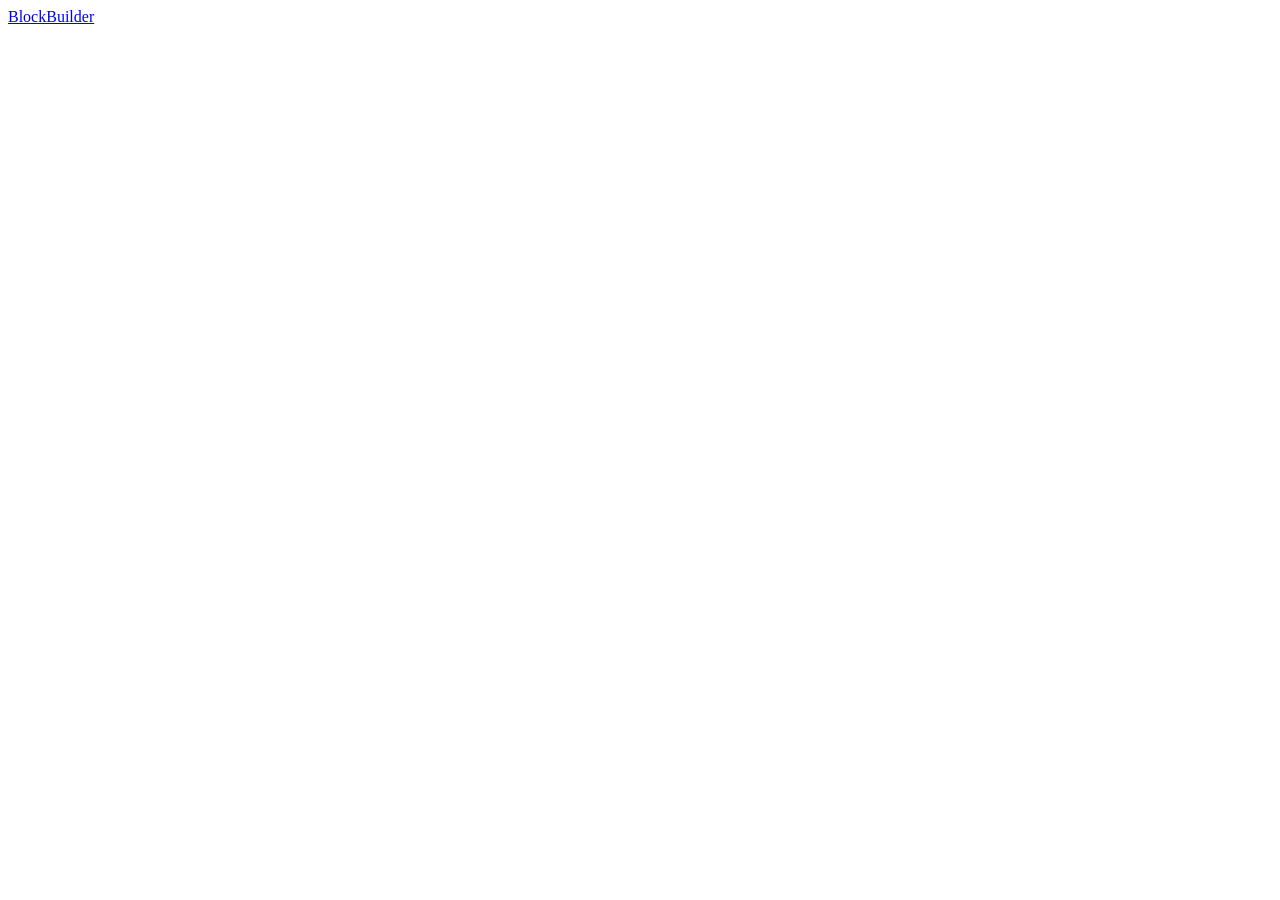
==== blockbuilder/index.html @ 5c7f760a "Add initial project files including app logic, README, icons, and service worker" ====
<!doctype html>
<html lang="en">
<head>
<meta charset="utf-8">
<meta name="viewport" content="width=device-width, initial-scale=1, viewport-fit=cover">
<title>BlockBuilder</title>
<meta name="description" content="Engine teardown and rebuild guide with photo documentation and an AI assistant.">
<meta name="theme-color" content="#f5c518">
<link rel="manifest" href="/manifest.webmanifest">
<link rel="icon" href="/icons/icon.svg" type="image/svg+xml">
<link rel="apple-touch-icon" href="/icons/icon-192.png">
<meta name="apple-mobile-web-app-capable" content="yes">
<link rel="stylesheet" href="/styles.css">
</head>
<body>
<header class="bar"><a href="#/" class="brand">BlockBuilder</a><button id="install" class="ghost" hidden>Install app</button></header>
<main id="app" aria-live="polite"></main>
<script src="/app.js"></script>
</body>
</html>
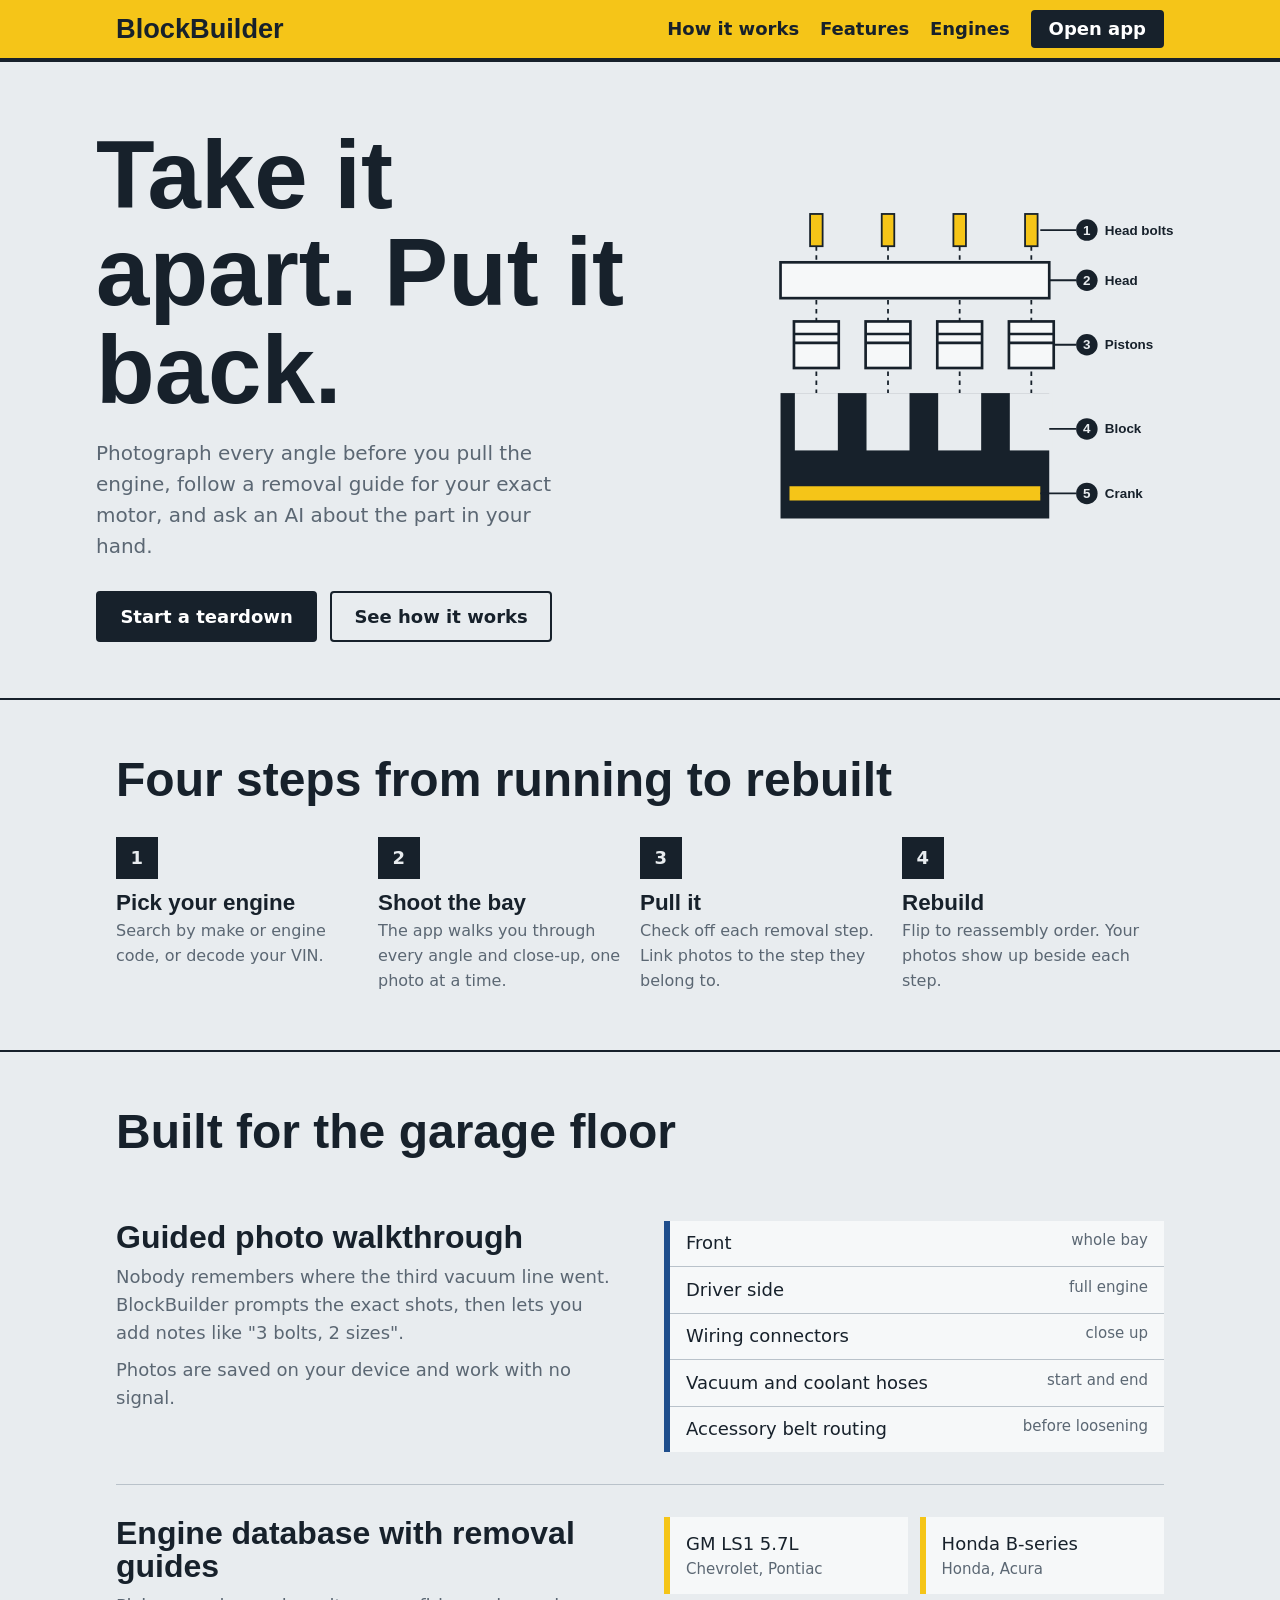
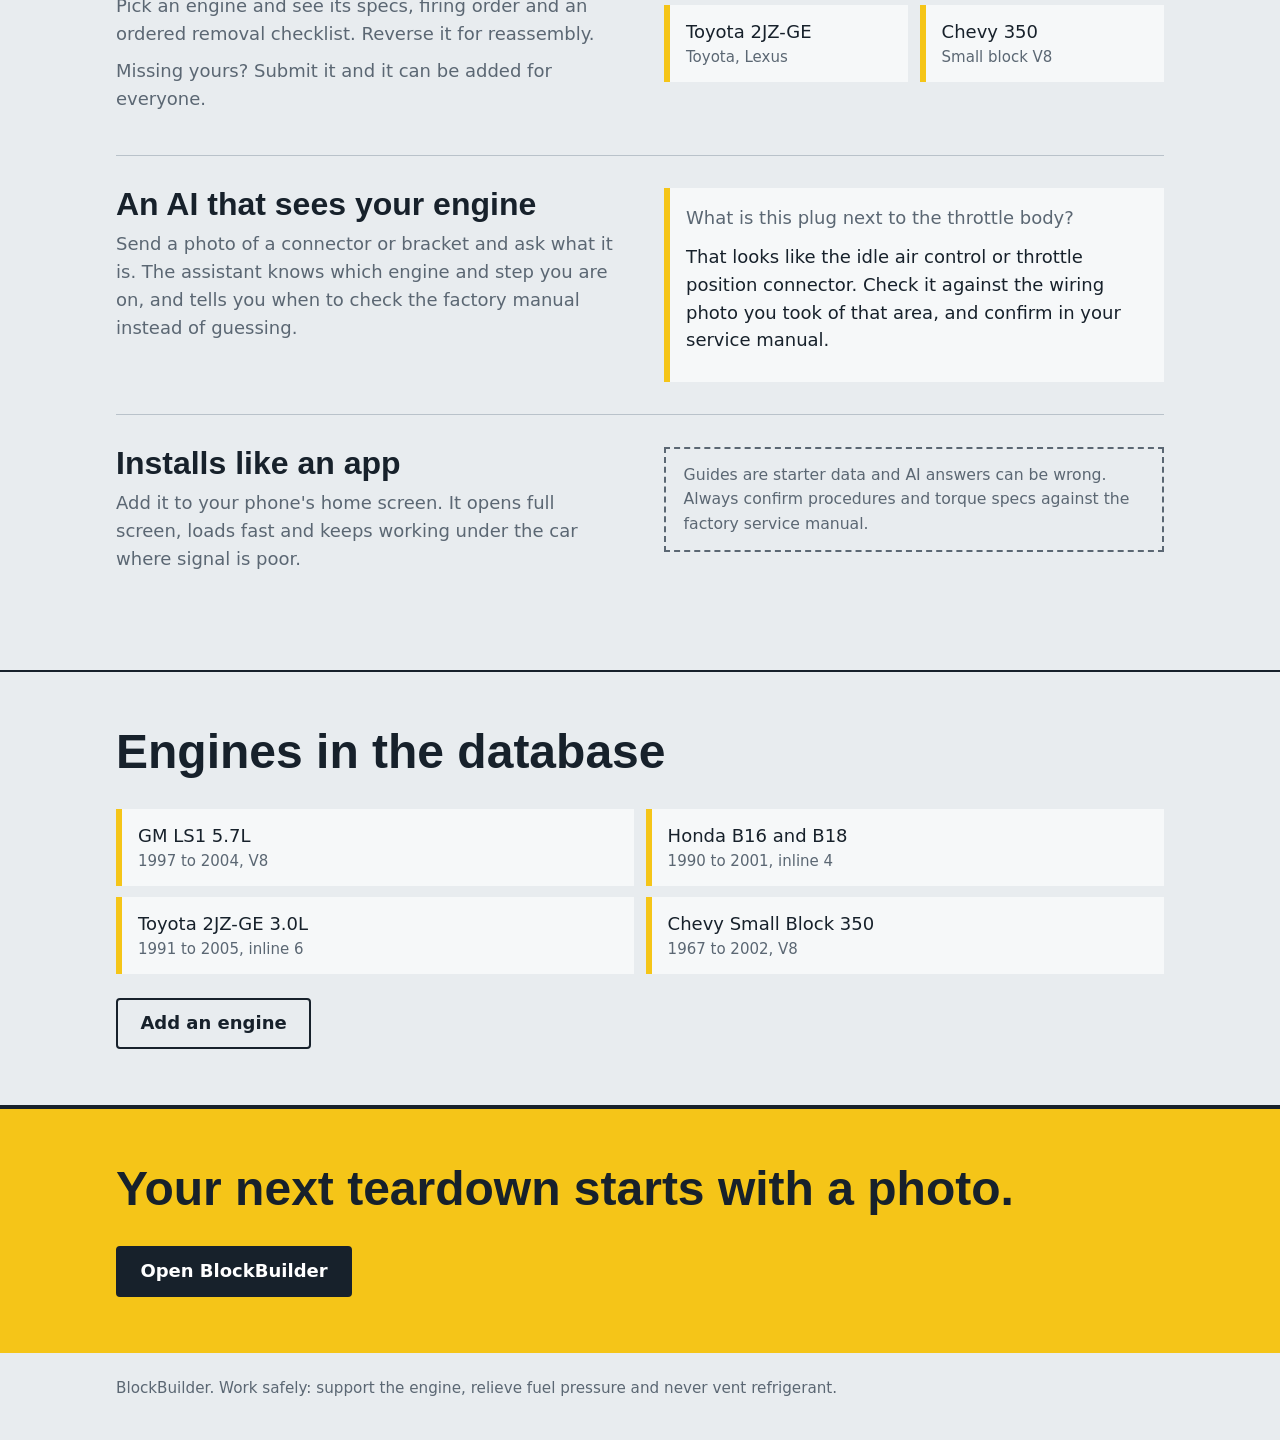
==== commit 37cc8a65: "Refactor app structure and enhance UI/UX with new features and styling" ====
--- a/blockbuilder/index.html
+++ b/blockbuilder/index.html
@@ -3,18 +3,111 @@
 <head>
 <meta charset="utf-8">
 <meta name="viewport" content="width=device-width, initial-scale=1, viewport-fit=cover">
-<title>BlockBuilder</title>
-<meta name="description" content="Engine teardown and rebuild guide with photo documentation and an AI assistant.">
+<title>BlockBuilder: engine teardown and rebuild guide</title>
+<meta name="description" content="Photograph every angle before you pull the engine, follow step-by-step removal guides, and ask an AI about the part in your hand.">
 <meta name="theme-color" content="#f5c518">
-<link rel="manifest" href="/manifest.webmanifest">
-<link rel="icon" href="/icons/icon.svg" type="image/svg+xml">
-<link rel="apple-touch-icon" href="/icons/icon-192.png">
-<meta name="apple-mobile-web-app-capable" content="yes">
-<link rel="stylesheet" href="/styles.css">
+<link rel="manifest" href="manifest.webmanifest">
+<link rel="icon" href="icons/icon.svg" type="image/svg+xml">
+<link rel="apple-touch-icon" href="icons/icon-192.png">
+<style>
+:root{--bg:#e8ecef;--ink:#17212b;--mute:#5b6773;--line:#b9c2ca;--panel:#f6f8f9;--accent:#f5c518;--blue:#1f4e8c}
+@media(prefers-color-scheme:dark){:root{--bg:#161c22;--ink:#e8edf1;--mute:#97a3ae;--line:#34404b;--panel:#1f2730;--blue:#7fb0f0}}
+*{box-sizing:border-box}html{scroll-behavior:smooth;padding-top:env(safe-area-inset-top,0)}
+body{margin:0;background:var(--bg);color:var(--ink);font:18px/1.55 system-ui,-apple-system,"Segoe UI",Roboto,sans-serif}
+h1,h2,h3,.logo{font-family:"Arial Narrow","Roboto Condensed","Helvetica Neue",Arial,sans-serif;font-stretch:condensed;font-weight:800;line-height:1.02;margin:0}
+a{color:inherit}
+.wrap{max-width:68rem;margin:0 auto;padding:0 1.25rem}
+nav{background:var(--accent);color:#17212b;border-bottom:4px solid #17212b;position:sticky;top:0;z-index:5}
+nav .wrap{display:flex;align-items:center;justify-content:space-between;gap:1rem;padding-top:.6rem;padding-bottom:.6rem}
+.logo{font-size:1.7rem;text-decoration:none}
+nav ul{display:flex;gap:1.3rem;list-style:none;margin:0;padding:0;align-items:center}
+nav a{text-decoration:none;font-weight:600}
+.btn{display:inline-flex;align-items:center;justify-content:center;min-height:3.1rem;padding:.6rem 1.4rem;font-weight:800;border:2px solid #17212b;background:var(--accent);color:#17212b;text-decoration:none;border-radius:4px}
+.btn.dark{background:#17212b;color:#fff}.btn.line{background:transparent;color:var(--ink);border-color:var(--ink)}
+nav .btn{min-height:2.4rem;padding:.2rem 1rem;background:#17212b;color:#fff}
+:focus-visible{outline:3px solid var(--blue);outline-offset:3px}
+.hero{display:grid;grid-template-columns:1.05fr .95fr;gap:2rem;align-items:center;padding:4rem 0 3.5rem}
+.hero h1{font-size:clamp(3rem,8.5vw,6rem)}
+.hero p{font-size:1.25rem;max-width:30rem;margin:1.2rem 0 1.8rem;color:var(--mute)}
+.cta{display:flex;gap:.8rem;flex-wrap:wrap}
+.hero svg{width:100%;height:auto;max-height:30rem}
+section{padding:3.5rem 0;border-top:2px solid var(--ink)}
+section>.wrap>h2{font-size:clamp(2rem,5vw,3rem);margin-bottom:2rem}
+.steps{display:grid;grid-template-columns:repeat(4,1fr);gap:0;list-style:none;margin:0;padding:0;counter-reset:s}
+.steps li{counter-increment:s;padding:0 1.2rem 0 0}
+.steps li::before{content:counter(s);display:grid;place-items:center;width:2.6rem;height:2.6rem;background:var(--ink);color:var(--bg);font-weight:800;margin-bottom:.8rem}
+.steps h3{font-size:1.4rem;margin-bottom:.3rem}.steps p{margin:0;color:var(--mute);font-size:1rem}
+.feat{display:grid;grid-template-columns:1fr 1fr;gap:3rem;align-items:start;padding:2rem 0;border-bottom:1px solid var(--line)}
+.feat:last-child{border-bottom:0}
+.feat h3{font-size:2rem;margin-bottom:.6rem}.feat p{margin:0 0 .6rem;color:var(--mute)}
+.shots{list-style:none;margin:0;padding:0;background:var(--panel);border-left:6px solid var(--blue)}
+.shots li{padding:.55rem 1rem;border-bottom:1px solid var(--line);display:flex;justify-content:space-between;gap:1rem}
+.shots li:last-child{border:0}.shots small{color:var(--mute)}
+.chat{background:var(--panel);border-left:6px solid var(--accent);padding:1rem}
+.chat p{margin:0 0 .7rem;color:var(--ink)}.chat .me{color:var(--mute)}
+.engines{display:grid;grid-template-columns:repeat(2,1fr);gap:.7rem;list-style:none;margin:0 0 1.5rem;padding:0}
+.engines li{background:var(--panel);border-left:6px solid var(--accent);padding:.8rem 1rem}
+.engines small{display:block;color:var(--mute)}
+.note{border:2px dashed var(--mute);padding:.9rem 1.1rem;max-width:40rem;font-size:.98rem}
+.band{background:var(--accent);color:#17212b;border-top:4px solid #17212b}
+.band h2{font-size:clamp(2.2rem,6vw,4rem);margin-bottom:1.2rem}
+footer{padding:1.5rem 0 2.5rem;color:var(--mute);font-size:.95rem}
+@media(max-width:52rem){.hero,.feat{grid-template-columns:1fr}.steps{grid-template-columns:1fr 1fr;gap:1.8rem 0}nav ul li:not(:last-child){display:none}.engines{grid-template-columns:1fr}}
+@media(max-width:30rem){.steps{grid-template-columns:1fr}}
+</style>
 </head>
 <body>
-<header class="bar"><a href="#/" class="brand">BlockBuilder</a><button id="install" class="ghost" hidden>Install app</button></header>
-<main id="app" aria-live="polite"></main>
-<script src="/app.js"></script>
+<nav><div class="wrap"><a class="logo" href="#top">BlockBuilder</a>
+<ul><li><a href="#how">How it works</a></li><li><a href="#features">Features</a></li><li><a href="#engines">Engines</a></li><li><a class="btn" href="app.html">Open app</a></li></ul></div></nav>
+
+<main id="top">
+<div class="wrap hero">
+<div>
+<h1>Take it apart. Put it back.</h1>
+<p>Photograph every angle before you pull the engine, follow a removal guide for your exact motor, and ask an AI about the part in your hand.</p>
+<div class="cta"><a class="btn dark" href="app.html">Start a teardown</a><a class="btn line" href="#how">See how it works</a></div>
+</div>
+<svg viewBox="0 0 560 400" role="img" aria-label="Exploded diagram of an engine: head bolts, cylinder head, pistons, block and crankshaft">
+<g stroke="var(--ink)" stroke-width="2" stroke-dasharray="5 5" fill="none"><path d="M150 46V330M230 46V330M310 46V330M390 46V330"/></g>
+<g fill="var(--accent)" stroke="var(--ink)" stroke-width="2"><rect x="143" y="10" width="14" height="36"/><rect x="223" y="10" width="14" height="36"/><rect x="303" y="10" width="14" height="36"/><rect x="383" y="10" width="14" height="36"/></g>
+<rect x="110" y="64" width="300" height="40" fill="var(--panel)" stroke="var(--ink)" stroke-width="3"/>
+<g fill="var(--panel)" stroke="var(--ink)" stroke-width="3"><rect x="125" y="130" width="50" height="52"/><rect x="205" y="130" width="50" height="52"/><rect x="285" y="130" width="50" height="52"/><rect x="365" y="130" width="50" height="52"/></g>
+<g stroke="var(--ink)" stroke-width="3"><path d="M125 144h50M205 144h50M285 144h50M365 144h50M125 154h50M205 154h50M285 154h50M365 154h50"/></g>
+<rect x="110" y="210" width="300" height="140" fill="var(--ink)"/>
+<g fill="var(--bg)"><rect x="126" y="210" width="48" height="64"/><rect x="206" y="210" width="48" height="64"/><rect x="286" y="210" width="48" height="64"/><rect x="366" y="210" width="48" height="64"/></g>
+<path d="M120 322H400" stroke="var(--accent)" stroke-width="16"/>
+<g stroke="var(--ink)" stroke-width="2" fill="none"><path d="M440 28L400 28M440 84L410 84M440 156L415 156M440 250L410 250M440 322L400 322"/></g>
+<g fill="var(--ink)"><circle cx="452" cy="28" r="12"/><circle cx="452" cy="84" r="12"/><circle cx="452" cy="156" r="12"/><circle cx="452" cy="250" r="12"/><circle cx="452" cy="322" r="12"/></g>
+<g fill="var(--bg)" font-family="Arial Narrow,Arial,sans-serif" font-weight="800" font-size="15" text-anchor="middle"><text x="452" y="33">1</text><text x="452" y="89">2</text><text x="452" y="161">3</text><text x="452" y="255">4</text><text x="452" y="327">5</text></g>
+<g fill="var(--ink)" font-family="Arial Narrow,Arial,sans-serif" font-size="15" font-weight="700"><text x="472" y="33">Head bolts</text><text x="472" y="89">Head</text><text x="472" y="161">Pistons</text><text x="472" y="255">Block</text><text x="472" y="327">Crank</text></g>
+</svg>
+</div>
+
+<section id="how"><div class="wrap"><h2>Four steps from running to rebuilt</h2>
+<ol class="steps">
+<li><h3>Pick your engine</h3><p>Search by make or engine code, or decode your VIN.</p></li>
+<li><h3>Shoot the bay</h3><p>The app walks you through every angle and close-up, one photo at a time.</p></li>
+<li><h3>Pull it</h3><p>Check off each removal step. Link photos to the step they belong to.</p></li>
+<li><h3>Rebuild</h3><p>Flip to reassembly order. Your photos show up beside each step.</p></li>
+</ol></div></section>
+
+<section id="features"><div class="wrap"><h2>Built for the garage floor</h2>
+<div class="feat"><div><h3>Guided photo walkthrough</h3><p>Nobody remembers where the third vacuum line went. BlockBuilder prompts the exact shots, then lets you add notes like "3 bolts, 2 sizes".</p><p>Photos are saved on your device and work with no signal.</p></div>
+<ul class="shots"><li>Front <small>whole bay</small></li><li>Driver side <small>full engine</small></li><li>Wiring connectors <small>close up</small></li><li>Vacuum and coolant hoses <small>start and end</small></li><li>Accessory belt routing <small>before loosening</small></li></ul></div>
+<div class="feat"><div><h3>Engine database with removal guides</h3><p>Pick an engine and see its specs, firing order and an ordered removal checklist. Reverse it for reassembly.</p><p>Missing yours? Submit it and it can be added for everyone.</p></div>
+<ul class="engines" style="margin:0"><li>GM LS1 5.7L<small>Chevrolet, Pontiac</small></li><li>Honda B-series<small>Honda, Acura</small></li><li>Toyota 2JZ-GE<small>Toyota, Lexus</small></li><li>Chevy 350<small>Small block V8</small></li></ul></div>
+<div class="feat"><div><h3>An AI that sees your engine</h3><p>Send a photo of a connector or bracket and ask what it is. The assistant knows which engine and step you are on, and tells you when to check the factory manual instead of guessing.</p></div>
+<div class="chat"><p class="me">What is this plug next to the throttle body?</p><p>That looks like the idle air control or throttle position connector. Check it against the wiring photo you took of that area, and confirm in your service manual.</p></div></div>
+<div class="feat"><div><h3>Installs like an app</h3><p>Add it to your phone's home screen. It opens full screen, loads fast and keeps working under the car where signal is poor.</p></div>
+<p class="note">Guides are starter data and AI answers can be wrong. Always confirm procedures and torque specs against the factory service manual.</p></div>
+</div></section>
+
+<section id="engines"><div class="wrap"><h2>Engines in the database</h2>
+<ul class="engines"><li>GM LS1 5.7L<small>1997 to 2004, V8</small></li><li>Honda B16 and B18<small>1990 to 2001, inline 4</small></li><li>Toyota 2JZ-GE 3.0L<small>1991 to 2005, inline 6</small></li><li>Chevy Small Block 350<small>1967 to 2002, V8</small></li></ul>
+<a class="btn line" href="app.html#/contribute">Add an engine</a></div></section>
+
+<section class="band"><div class="wrap"><h2>Your next teardown starts with a photo.</h2><a class="btn dark" href="app.html">Open BlockBuilder</a></div></section>
+</main>
+<footer><div class="wrap">BlockBuilder. Work safely: support the engine, relieve fuel pressure and never vent refrigerant.</div></footer>
 </body>
-</html>
+</html>
